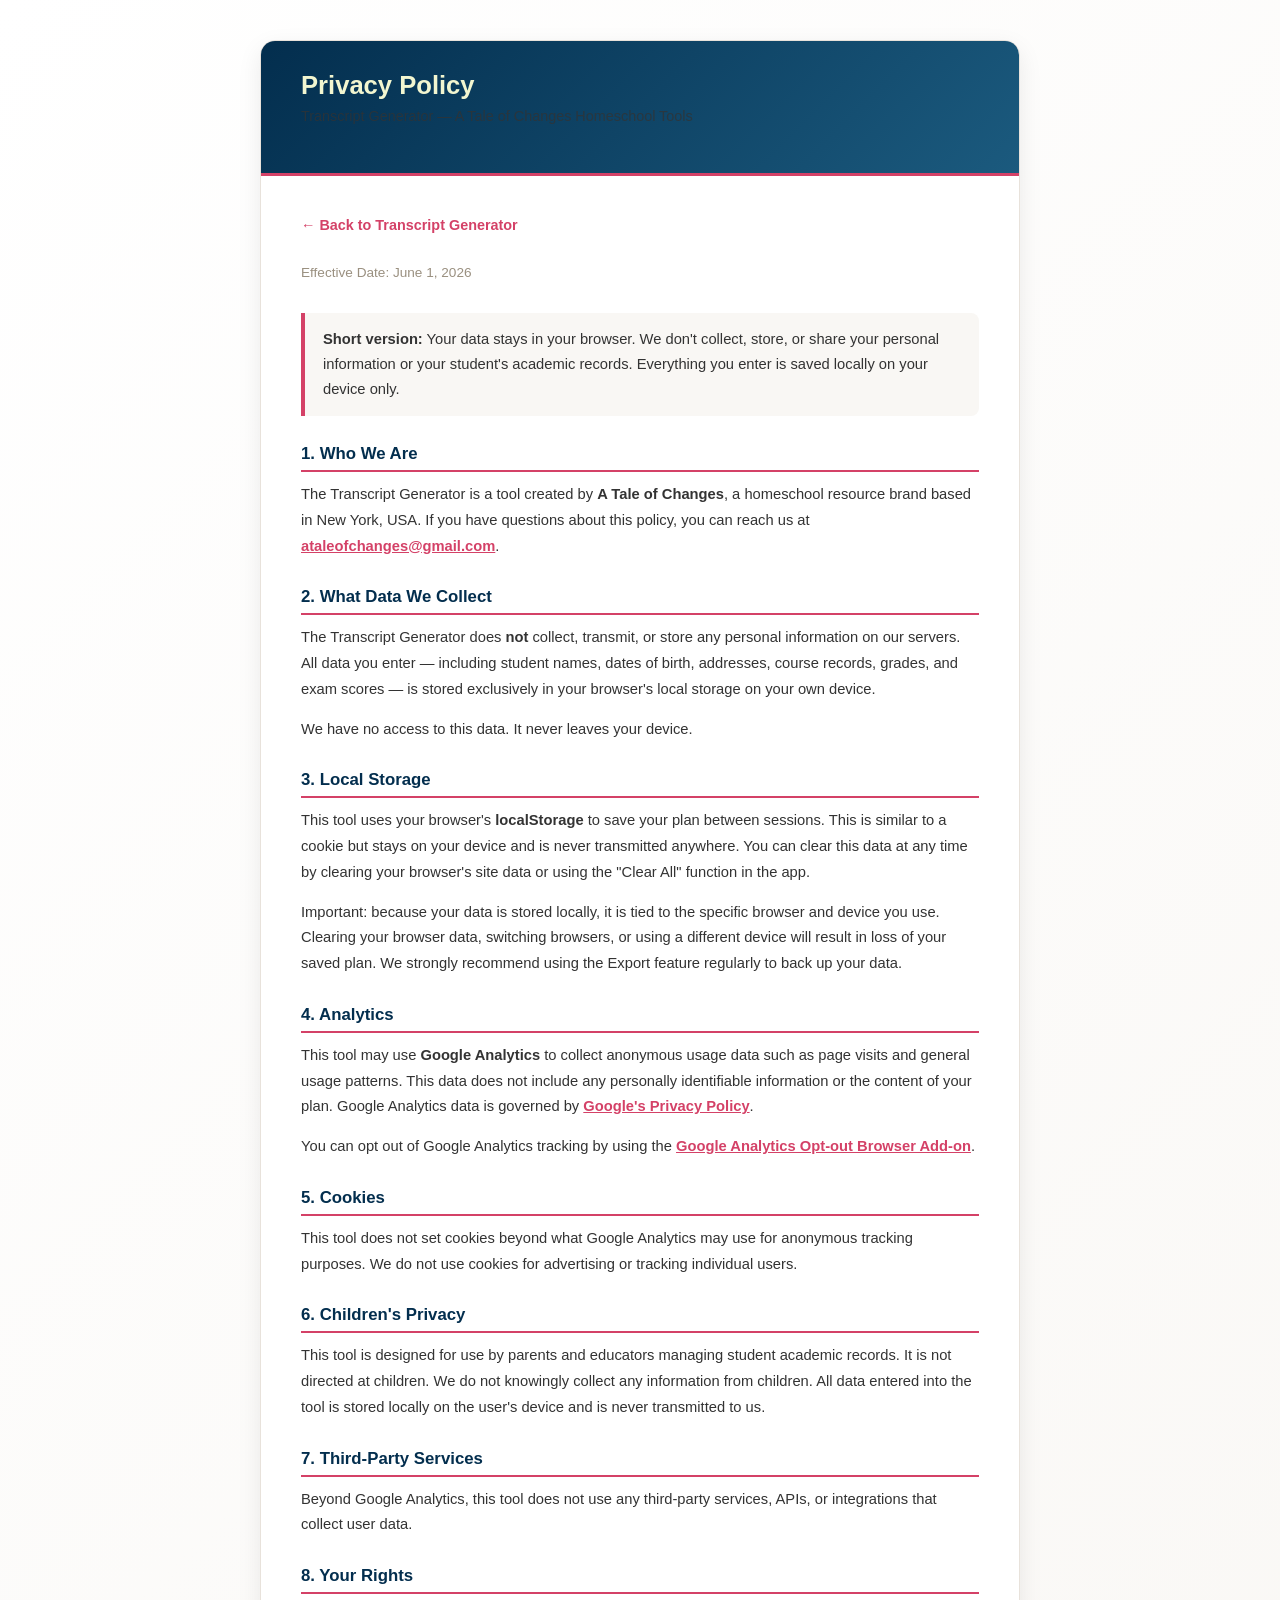
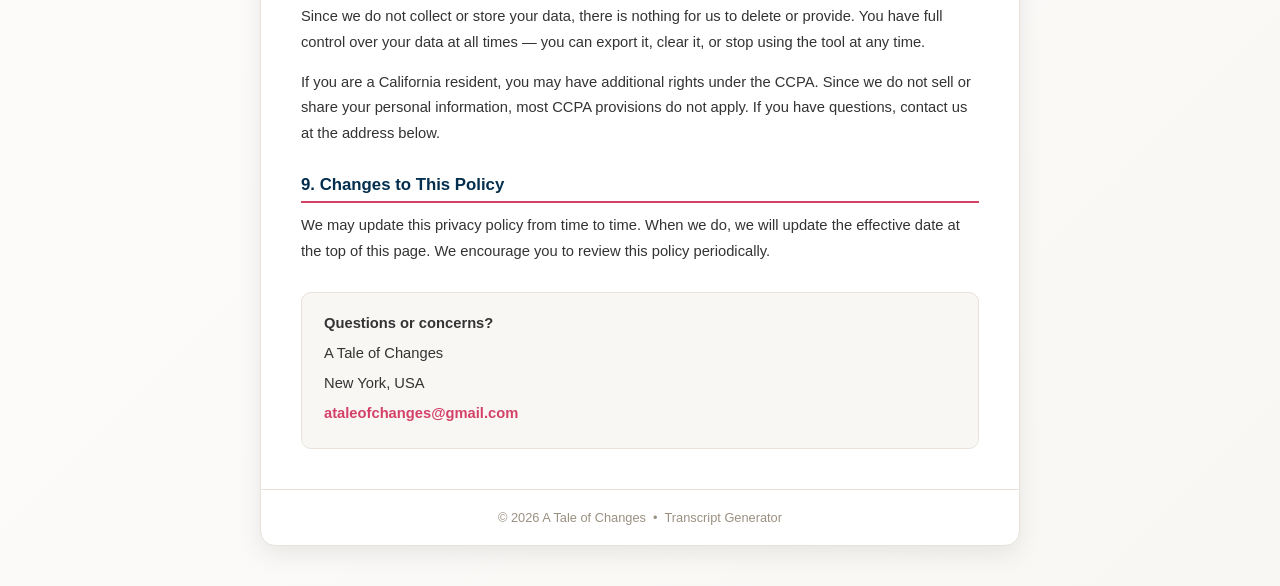
==== privacy.html @ a185e7ce "adding privacy policy page" ====
<!DOCTYPE html>
<html lang="en">
<head>
    <meta charset="UTF-8">
    <meta name="viewport" content="width=device-width, initial-scale=1.0">
    <title>Privacy Policy — Transcript Generator</title>
    <style>
        * { margin: 0; padding: 0; box-sizing: border-box; }

        body {
            font-family: 'Segoe UI', 'Trebuchet MS', sans-serif;
            background: linear-gradient(135deg, #ffffff 0%, #f9f7f4 100%);
            min-height: 100vh;
            padding: 40px 20px;
            color: #032E4E;
        }

        .container {
            max-width: 760px;
            margin: 0 auto;
            background: #fff;
            border-radius: 15px;
            box-shadow: 0 8px 24px rgba(0,0,0,0.08);
            border: 1px solid #e8e2db;
            overflow: hidden;
        }

        header {
            background: linear-gradient(135deg, #032E4E 0%, #1B5A7E 100%);
            color: #F2F6D0;
            padding: 30px 40px;
            border-bottom: 3px solid #D44167;
        }

        header h1 {
            font-size: 1.6em;
            font-weight: 700;
            margin-bottom: 4px;
        }

        header p {
            font-size: 0.9em;
            opacity: 0.75;
        }

        .content {
            padding: 40px;
        }

        .back-link {
            display: inline-block;
            margin-bottom: 28px;
            color: #D44167;
            text-decoration: none;
            font-size: 0.9em;
            font-weight: 600;
        }

        .back-link:hover {
            text-decoration: underline;
        }

        .effective-date {
            font-size: 0.85em;
            color: #9a9080;
            margin-bottom: 28px;
        }

        h2 {
            font-size: 1.05em;
            font-weight: 700;
            color: #032E4E;
            margin-top: 28px;
            margin-bottom: 10px;
            padding-bottom: 6px;
            border-bottom: 2px solid #D44167;
        }

        p {
            font-size: 0.92em;
            line-height: 1.75;
            color: #333;
            margin-bottom: 14px;
        }

        ul {
            margin: 0 0 14px 20px;
        }

        ul li {
            font-size: 0.92em;
            line-height: 1.75;
            color: #333;
            margin-bottom: 6px;
        }

        .highlight-box {
            background: #f9f7f4;
            border-left: 4px solid #D44167;
            border-radius: 0 8px 8px 0;
            padding: 14px 18px;
            margin-bottom: 20px;
            font-size: 0.92em;
            color: #333;
            line-height: 1.7;
        }

        .contact-block {
            background: #f9f7f4;
            border-radius: 10px;
            border: 1px solid #e8e2db;
            padding: 18px 22px;
            margin-top: 28px;
        }

        .contact-block p {
            margin-bottom: 4px;
        }

        .contact-block a {
            color: #D44167;
            text-decoration: none;
            font-weight: 600;
        }

        .contact-block a:hover {
            text-decoration: underline;
        }

        footer {
            text-align: center;
            padding: 20px 40px;
            font-size: 0.8em;
            color: #9a9080;
            border-top: 1px solid #e8e2db;
        }
    </style>
</head>
<body>
    <div class="container">

        <header>
            <h1>Privacy Policy</h1>
            <p>Transcript Generator — A Tale of Changes Homeschool Tools</p>
        </header>

        <div class="content">
            <a href="index.html" class="back-link">&larr; Back to Transcript Generator</a>

            <p class="effective-date">Effective Date: June 1, 2026</p>

            <div class="highlight-box">
                <strong>Short version:</strong> Your data stays in your browser. We don't collect, store, or share your personal information or your student's academic records. Everything you enter is saved locally on your device only.
            </div>

            <h2>1. Who We Are</h2>
            <p>The Transcript Generator is a tool created by <strong>A Tale of Changes</strong>, a homeschool resource brand based in New York, USA. If you have questions about this policy, you can reach us at <a href="mailto:ataleofchanges@gmail.com" style="color:#D44167;font-weight:600;">ataleofchanges@gmail.com</a>.</p>

            <h2>2. What Data We Collect</h2>
            <p>The Transcript Generator does <strong>not</strong> collect, transmit, or store any personal information on our servers. All data you enter — including student names, dates of birth, addresses, course records, grades, and exam scores — is stored exclusively in your browser's local storage on your own device.</p>
            <p>We have no access to this data. It never leaves your device.</p>

            <h2>3. Local Storage</h2>
            <p>This tool uses your browser's <strong>localStorage</strong> to save your plan between sessions. This is similar to a cookie but stays on your device and is never transmitted anywhere. You can clear this data at any time by clearing your browser's site data or using the "Clear All" function in the app.</p>
            <p>Important: because your data is stored locally, it is tied to the specific browser and device you use. Clearing your browser data, switching browsers, or using a different device will result in loss of your saved plan. We strongly recommend using the Export feature regularly to back up your data.</p>

            <h2>4. Analytics</h2>
            <p>This tool may use <strong>Google Analytics</strong> to collect anonymous usage data such as page visits and general usage patterns. This data does not include any personally identifiable information or the content of your plan. Google Analytics data is governed by <a href="https://policies.google.com/privacy" target="_blank" style="color:#D44167;font-weight:600;">Google's Privacy Policy</a>.</p>
            <p>You can opt out of Google Analytics tracking by using the <a href="https://tools.google.com/dlpage/gaoptout" target="_blank" style="color:#D44167;font-weight:600;">Google Analytics Opt-out Browser Add-on</a>.</p>

            <h2>5. Cookies</h2>
            <p>This tool does not set cookies beyond what Google Analytics may use for anonymous tracking purposes. We do not use cookies for advertising or tracking individual users.</p>

            <h2>6. Children's Privacy</h2>
            <p>This tool is designed for use by parents and educators managing student academic records. It is not directed at children. We do not knowingly collect any information from children. All data entered into the tool is stored locally on the user's device and is never transmitted to us.</p>

            <h2>7. Third-Party Services</h2>
            <p>Beyond Google Analytics, this tool does not use any third-party services, APIs, or integrations that collect user data.</p>

            <h2>8. Your Rights</h2>
            <p>Since we do not collect or store your data, there is nothing for us to delete or provide. You have full control over your data at all times — you can export it, clear it, or stop using the tool at any time.</p>
            <p>If you are a California resident, you may have additional rights under the CCPA. Since we do not sell or share your personal information, most CCPA provisions do not apply. If you have questions, contact us at the address below.</p>

            <h2>9. Changes to This Policy</h2>
            <p>We may update this privacy policy from time to time. When we do, we will update the effective date at the top of this page. We encourage you to review this policy periodically.</p>

            <div class="contact-block">
                <p><strong>Questions or concerns?</strong></p>
                <p>A Tale of Changes</p>
                <p>New York, USA</p>
                <p><a href="mailto:ataleofchanges@gmail.com">ataleofchanges@gmail.com</a></p>
            </div>

        </div>

        <footer>
            &copy; 2026 A Tale of Changes &nbsp;&bull;&nbsp; Transcript Generator
        </footer>

    </div>
</body>
</html>
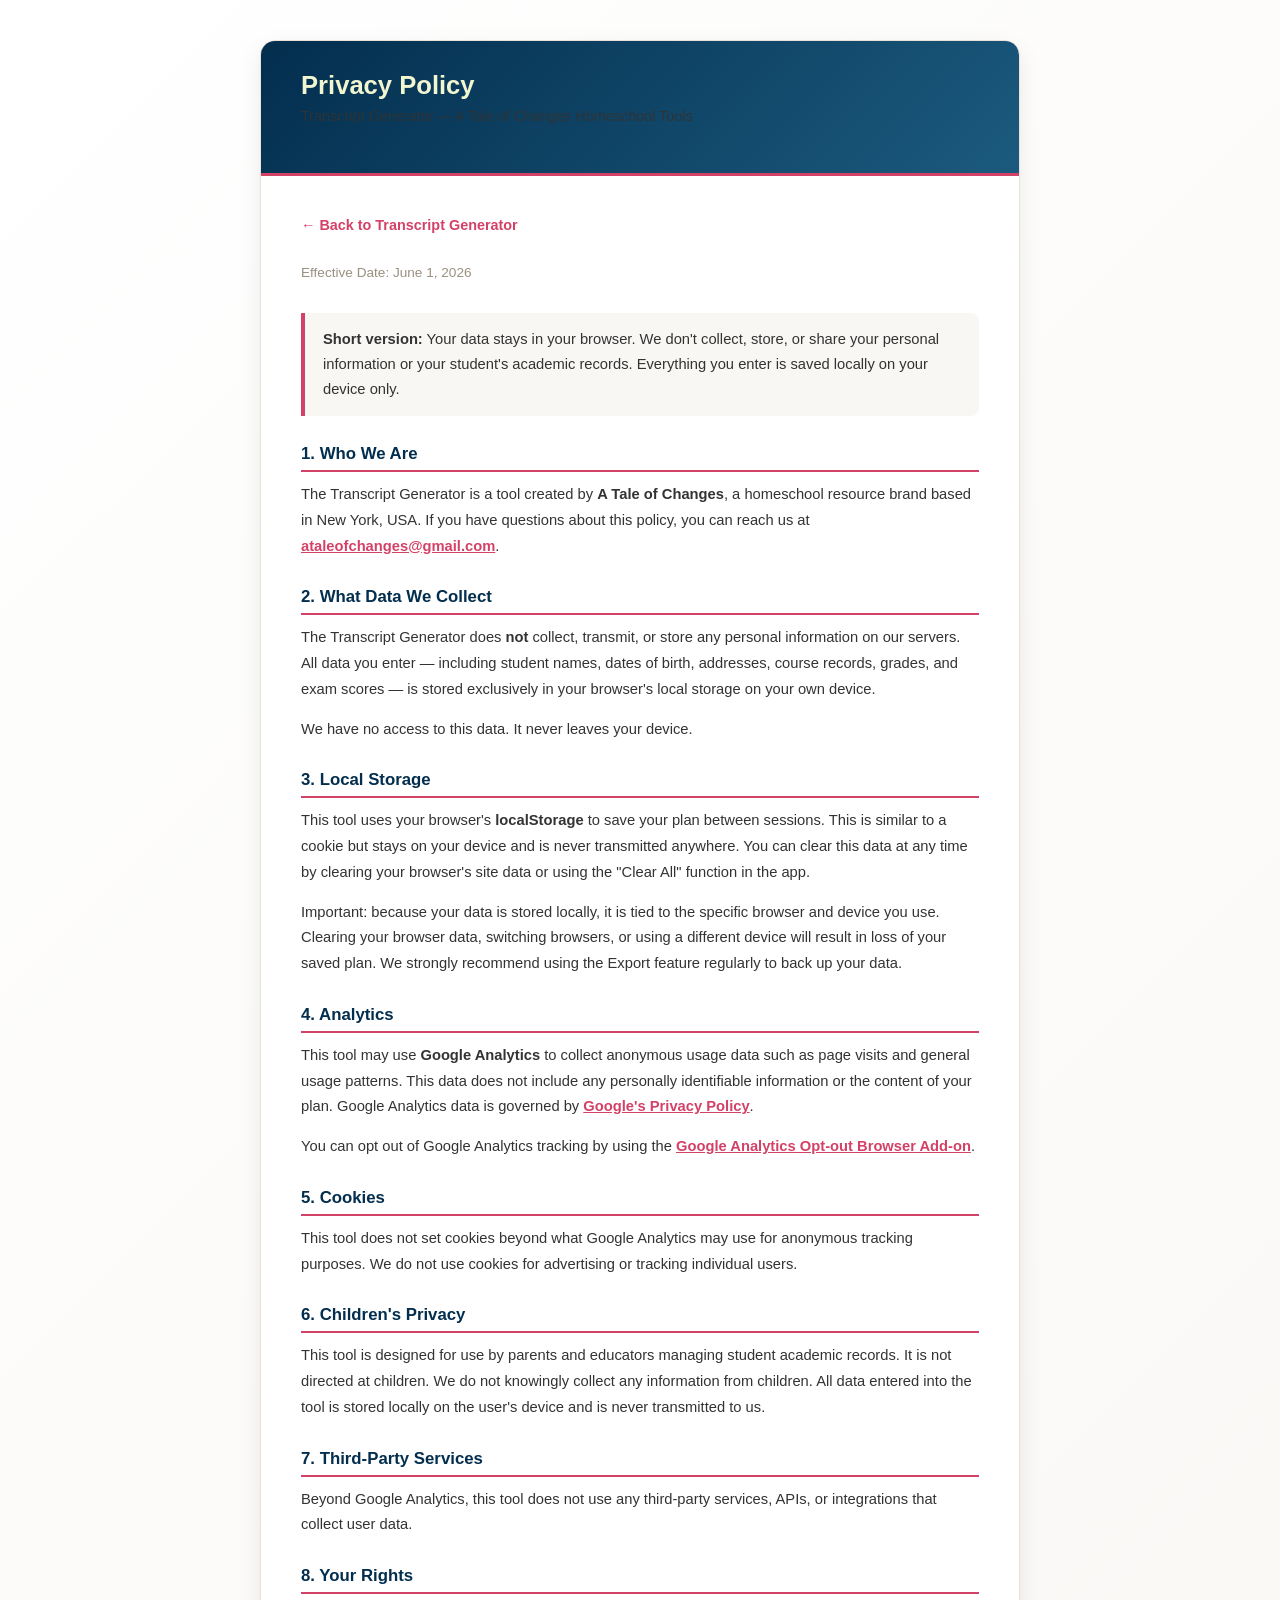
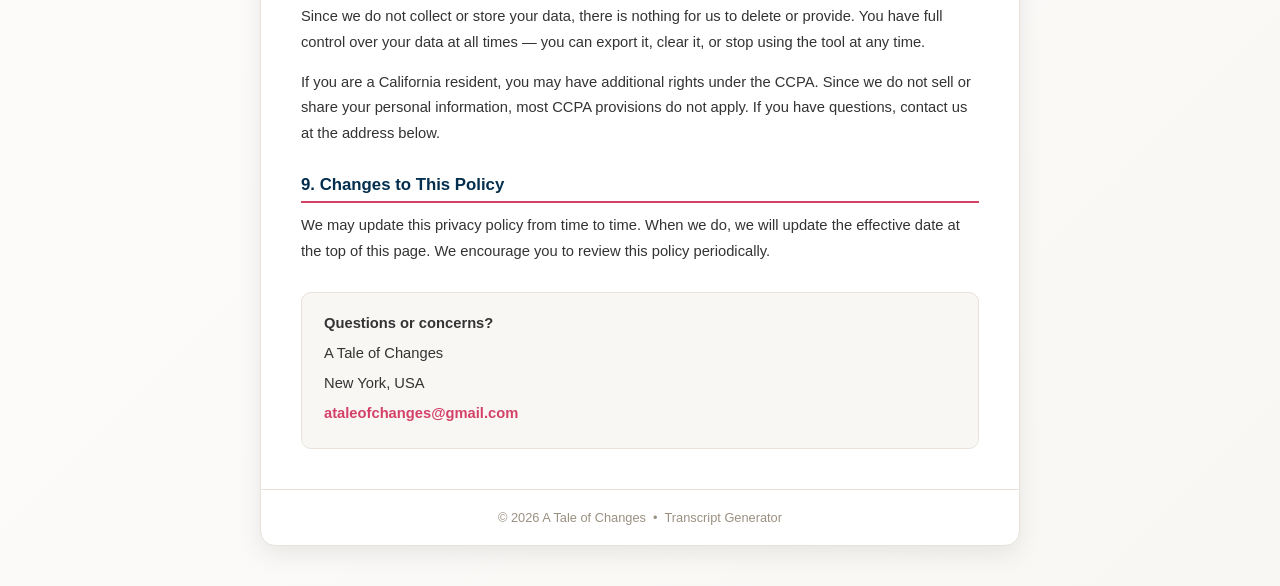
==== commit cbc4829a: "Update privacy.html" ====
--- a/privacy.html
+++ b/privacy.html
@@ -40,7 +40,7 @@
 
         header p {
             font-size: 0.9em;
-            opacity: 0.75;
+            opacity: 0.90;
         }
 
         .content {
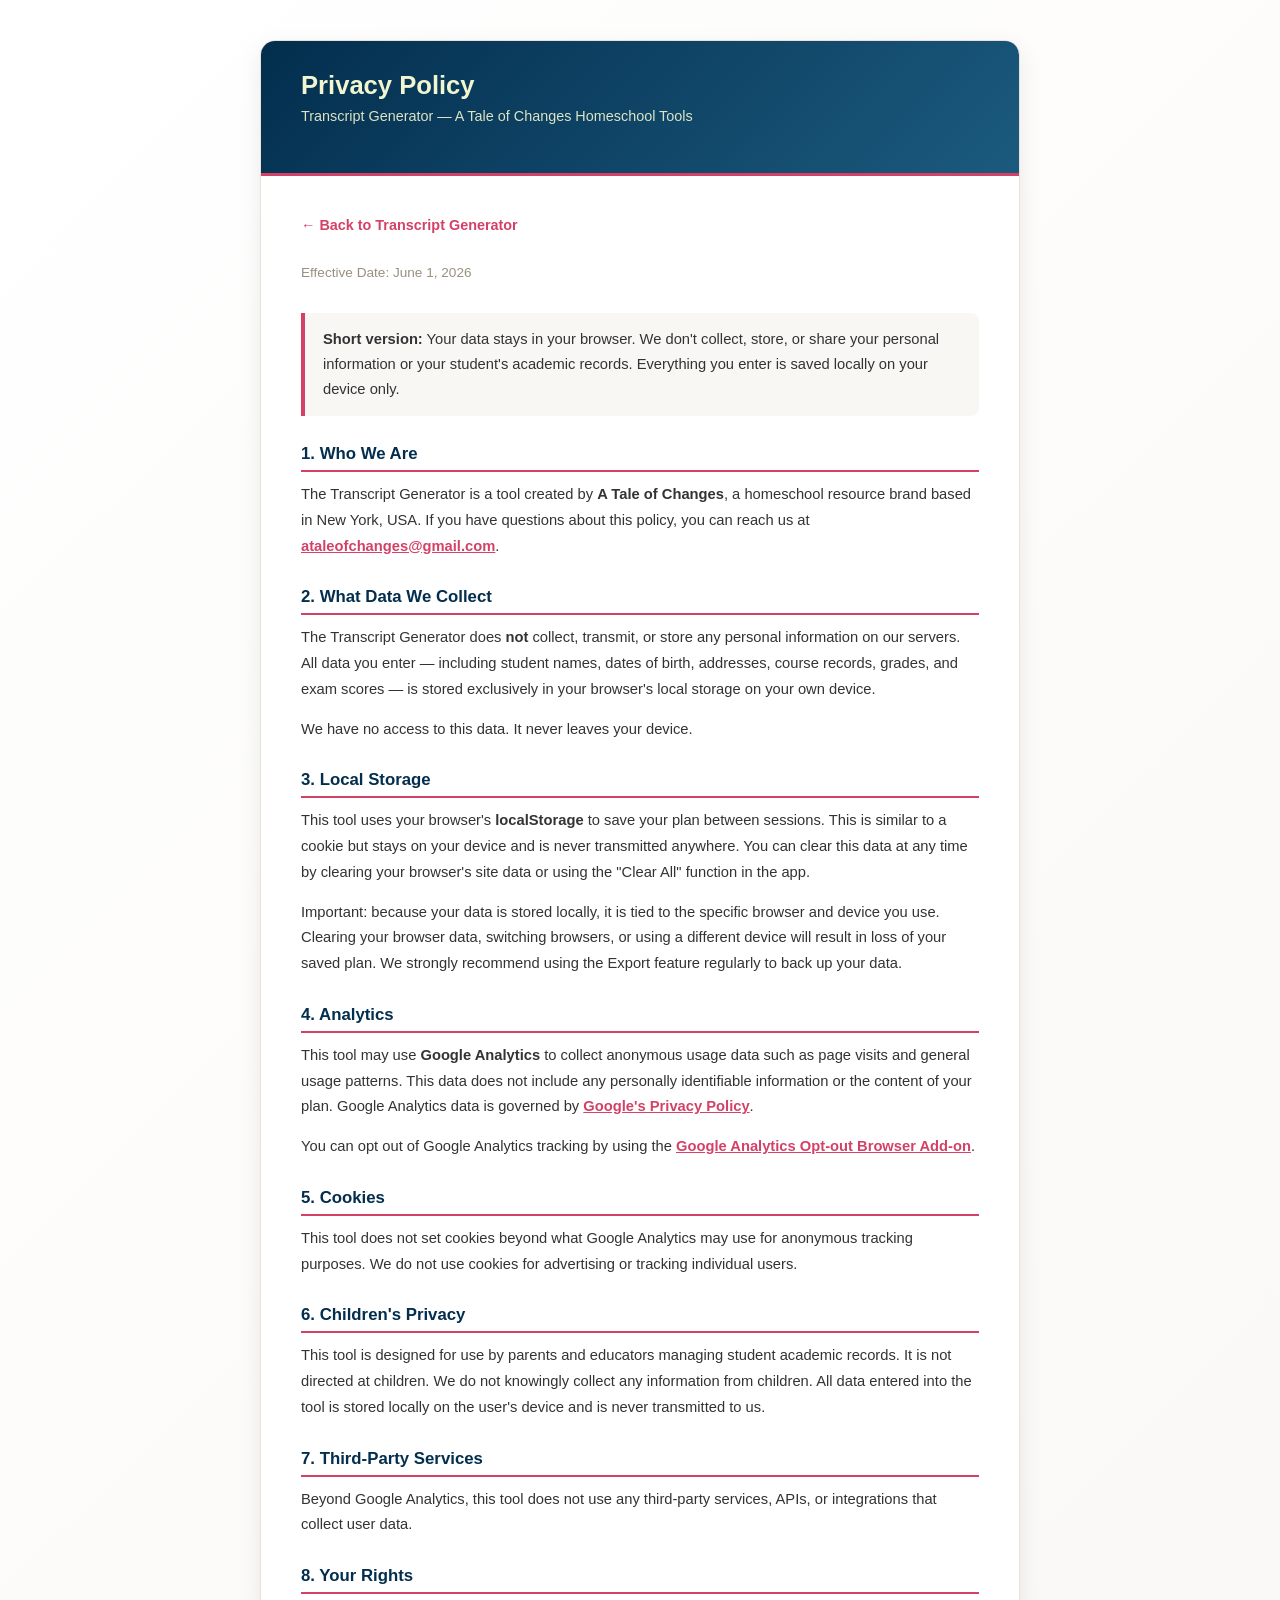
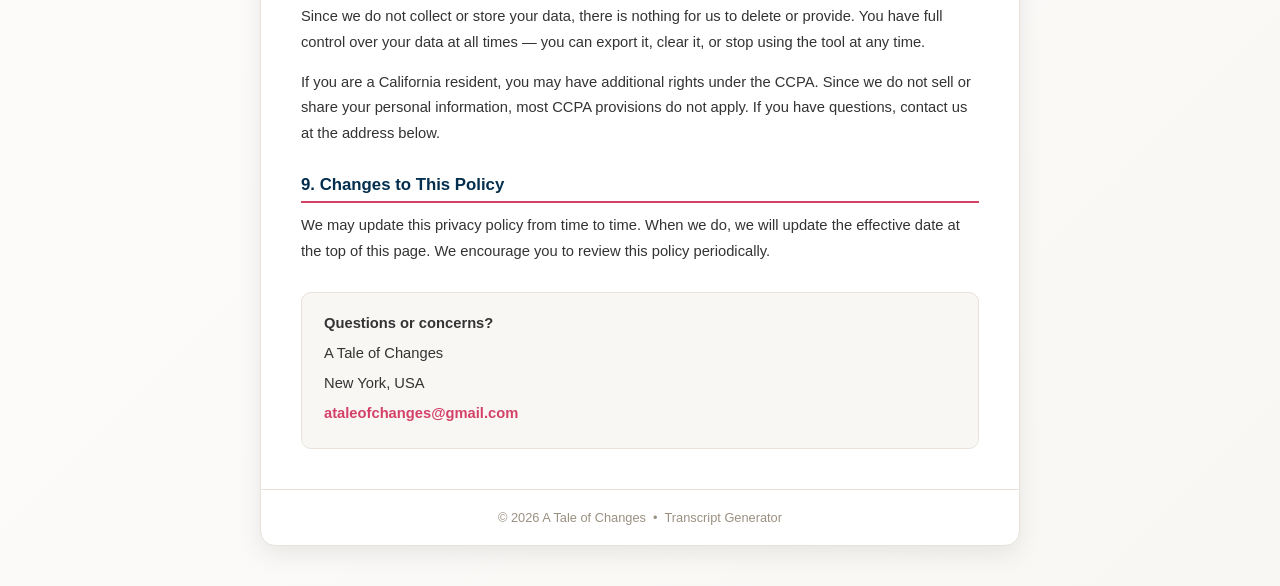
==== commit 26c3425a: "Change header paragraph color in privacy.html" ====
--- a/privacy.html
+++ b/privacy.html
@@ -41,6 +41,7 @@
         header p {
             font-size: 0.9em;
             opacity: 0.90;
+            color: #F2F6D0;
         }
 
         .content {
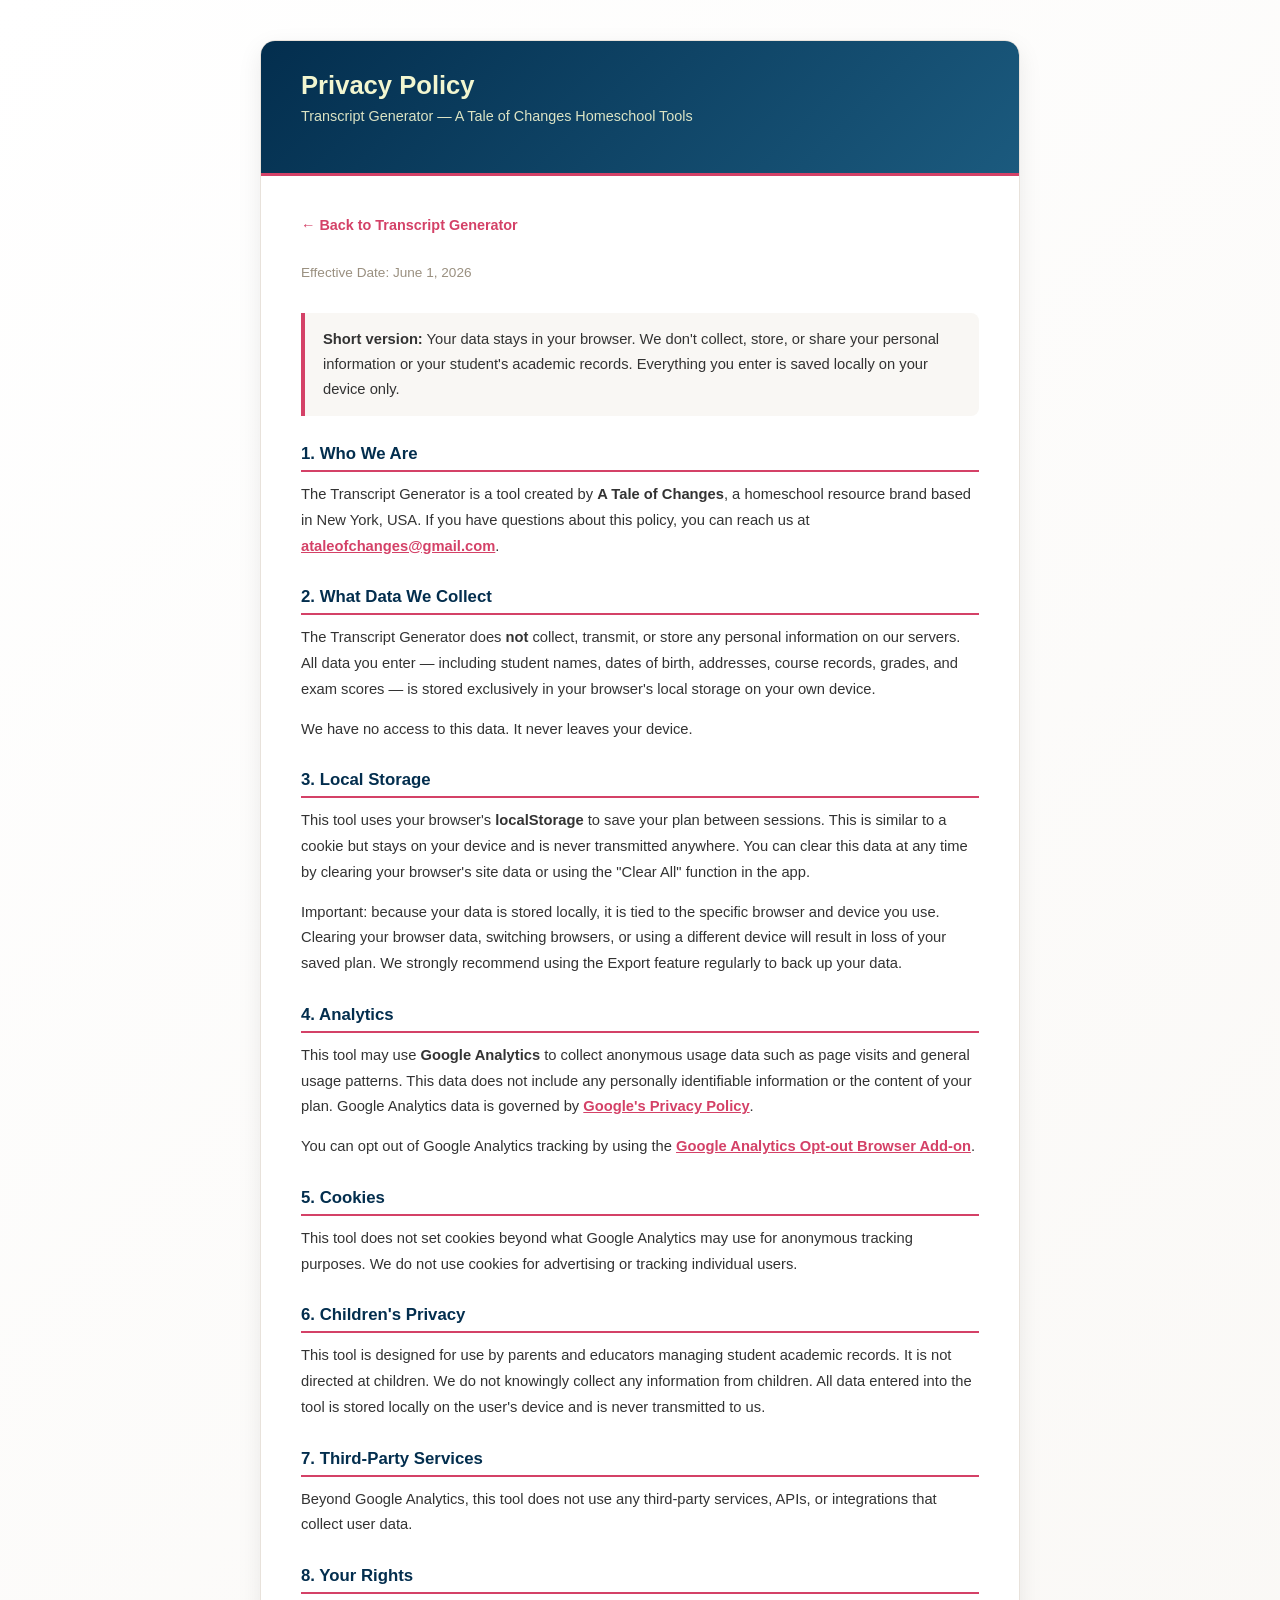
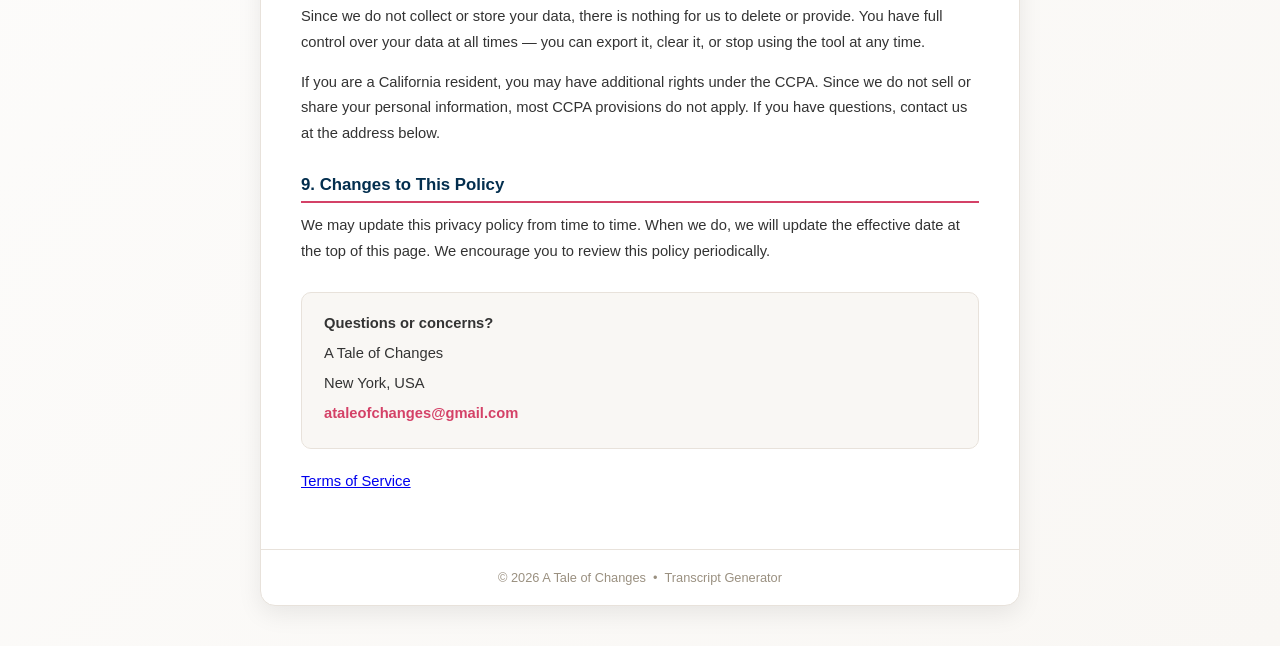
==== commit 63394f22: "Add Terms of Service link to privacy.html Add a link to the Terms of Service in the privacy section." ====
--- a/privacy.html
+++ b/privacy.html
@@ -4,6 +4,7 @@
     <meta charset="UTF-8">
     <meta name="viewport" content="width=device-width, initial-scale=1.0">
     <title>Privacy Policy — Transcript Generator</title>
+    <link rel="icon" type="image/x-icon" href="favicon.ico">
     <style>
         * { margin: 0; padding: 0; box-sizing: border-box; }
 
@@ -191,7 +192,7 @@
                 <p>New York, USA</p>
                 <p><a href="mailto:ataleofchanges@gmail.com">ataleofchanges@gmail.com</a></p>
             </div>
-
+<p style="margin-top:20px;"><a href="terms.html">Terms of Service</a></p>
         </div>
 
         <footer>
